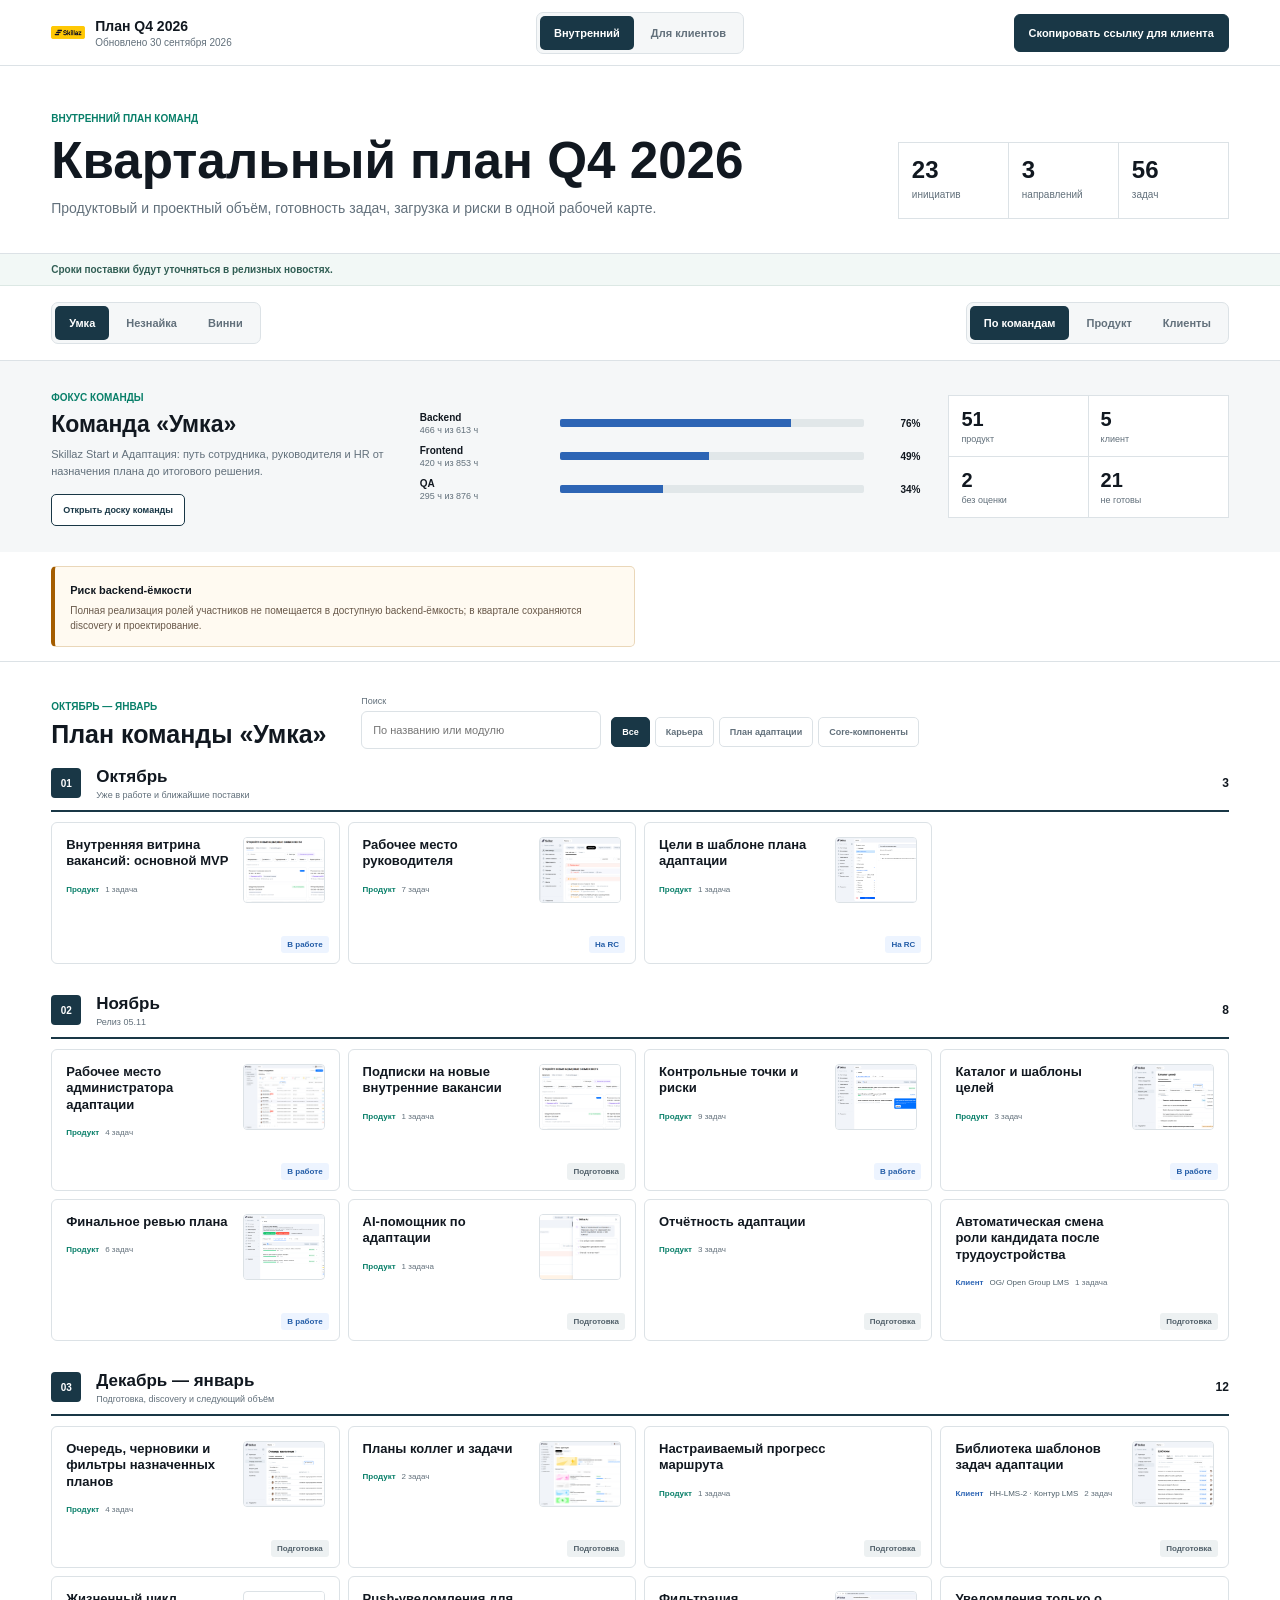
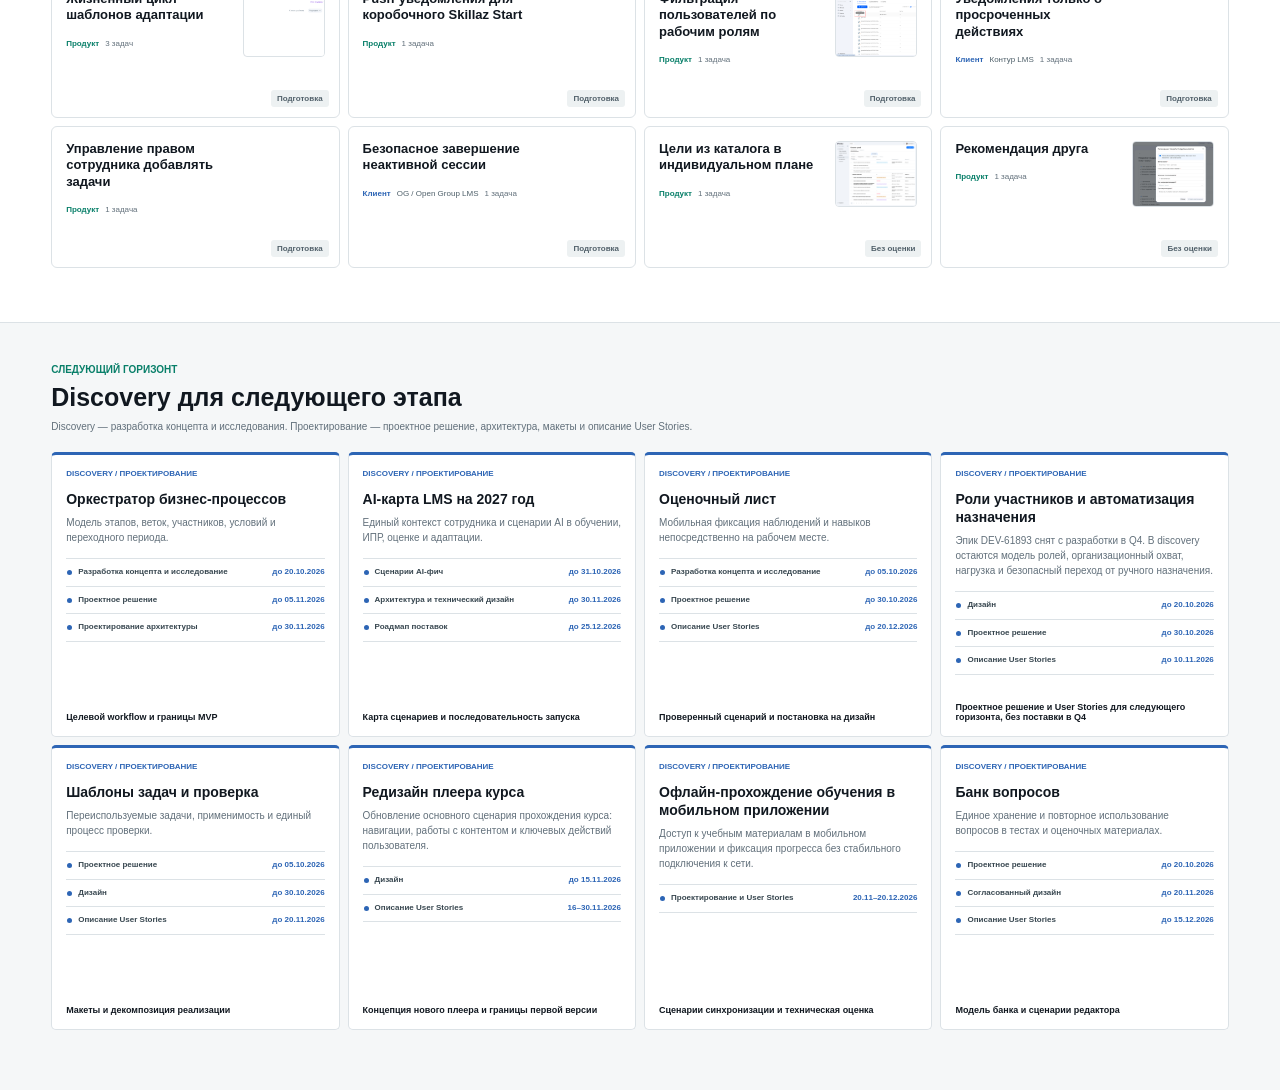
==== q4-2026/index.html @ 3da7bf23 "Refresh Umka December roadmap" ====
<!doctype html>
<html lang="ru">
<head>
  <meta charset="utf-8">
  <meta name="viewport" content="width=device-width, initial-scale=1">
  <meta name="theme-color" content="#ffffff">
  <title>Skillaz · план Q4 2026</title>
  <link rel="icon" href="../skillaz-logo.png">
  <link rel="stylesheet" href="q4.css?v=20260929-12">
  <link rel="stylesheet" href="q4-enhancements.css?v=20260929-3">
</head>
<body>
  <header class="topbar">
    <a class="brand" href="../"><img src="../skillaz-logo.png" alt="Skillaz"><span><strong>План Q4 2026</strong><small id="updatedAt"></small></span></a>
    <div class="mode-switch" id="modeSwitch" role="group" aria-label="Режим просмотра">
      <button type="button" data-mode="internal">Внутренний</button><button type="button" data-mode="client">Для клиентов</button>
    </div>
    <button class="share-button" id="shareButton" type="button">Скопировать ссылку для клиента</button>
  </header>
  <main>
    <section class="intro">
      <div><span class="eyebrow" id="eyebrow"></span><h1 id="pageTitle"></h1><p id="pageLead"></p></div>
      <div class="summary" id="summary"></div>
    </section>
    <p class="delivery-note" id="deliveryNote"></p>
    <section class="controls internal-only">
      <div class="team-tabs" id="teamTabs"></div>
      <div class="scope-tabs" id="scopeTabs" role="group" aria-label="Представление внутреннего плана"><button type="button" data-scope="team">По командам</button><button type="button" data-scope="product">Продукт</button><button type="button" data-scope="project">Клиенты</button></div>
    </section>
    <section class="team-panel internal-only">
      <div class="team-copy"><span class="section-label">Фокус команды</span><h2 id="teamTitle"></h2><p id="teamMission"></p><a class="dashboard-link" id="teamDashboard" target="_blank" rel="noreferrer">Открыть доску команды</a></div>
      <div class="capacity" id="capacity"></div><div class="team-stats" id="teamStats"></div>
    </section>
    <section class="notices internal-only" id="notices"></section>
    <section class="roadmap">
      <header class="roadmap-head">
        <div><span class="section-label">Октябрь — январь</span><h2 id="roadmapTitle"></h2></div>
        <div class="roadmap-tools"><label class="search"><span>Поиск</span><input id="searchInput" type="search" placeholder="По названию или модулю"></label><div class="module-filter" id="moduleFilter"></div></div>
      </header>
      <div class="months" id="months"></div>
    </section>
    <section class="discovery"><header><span class="section-label">Следующий горизонт</span><h2>Discovery для следующего этапа</h2><p>Discovery — разработка концепта и исследования. Проектирование — проектное решение, архитектура, макеты и описание User Stories.</p></header><div class="discovery-grid" id="discoveryGrid"></div></section>
  </main>
  <div class="modal-shell" id="modalShell" aria-hidden="true">
    <button class="modal-backdrop" id="modalBackdrop" aria-label="Закрыть"></button>
    <article class="modal" role="dialog" aria-modal="true" aria-labelledby="modalTitle">
      <button class="modal-close" id="modalClose" type="button" aria-label="Закрыть">×</button>
      <header class="modal-header"><div class="modal-meta" id="modalMeta"></div><h2 id="modalTitle"></h2><p id="modalSummary"></p></header>
      <div class="gallery" id="gallery"></div>
      <section class="modal-section"><h3 id="scopeTitle">Что входит</h3><div class="task-list" id="taskList"></div></section>
    </article>
  </div>
  <div class="image-viewer" id="imageViewer" aria-hidden="true">
    <button class="image-viewer-backdrop" id="imageViewerBackdrop" type="button" aria-label="Закрыть изображение"></button>
    <button class="image-viewer-close" id="imageViewerClose" type="button" aria-label="Закрыть изображение">×</button>
    <img id="imageViewerImage" alt="Увеличенный макет">
  </div>
  <div class="toast" id="toast" role="status"></div>
  <script src="q4-data.js?v=20260930-1"></script><script src="q4.js?v=20260930-1"></script>
</body>
</html>
---- q4-2026/q4.css ----
:root{--ink:#111820;--muted:#62707b;--line:#dce2e6;--soft:#f5f7f8;--dark:#193746;--green:#087f69;--blue:#2d65b5;--amber:#a45d00;--red:#a43f34;--white:#fff;--shadow:0 20px 60px rgba(18,37,47,.18)}
*{box-sizing:border-box}html{scroll-behavior:smooth}body{margin:0;background:#fff;color:var(--ink);font-family:Inter,Arial,sans-serif;letter-spacing:0}button,input,select{font:inherit;letter-spacing:0}button{cursor:pointer}.topbar{position:sticky;top:0;z-index:30;display:grid;grid-template-columns:1fr auto 1fr;align-items:center;gap:20px;min-height:66px;padding:9px clamp(18px,4vw,58px);border-bottom:1px solid var(--line);background:rgba(255,255,255,.96);backdrop-filter:blur(12px)}.brand{display:flex;align-items:center;gap:10px;color:inherit;text-decoration:none}.brand img{width:34px;height:34px;object-fit:contain}.brand strong,.brand small{display:block}.brand strong{font-size:14px}.brand small{margin-top:3px;color:var(--muted);font-size:10px}.mode-switch,.team-tabs,.scope-tabs{display:flex;gap:3px;padding:3px;border:1px solid var(--line);border-radius:7px;background:var(--soft)}.mode-switch button,.team-tabs button,.scope-tabs button{min-height:34px;padding:0 14px;border:0;border-radius:5px;color:var(--muted);background:transparent;font-size:11px;font-weight:750}.mode-switch button.active,.team-tabs button.active,.scope-tabs button.active{color:#fff;background:var(--dark)}.share-button{justify-self:end;min-height:38px;padding:0 14px;border:1px solid var(--dark);border-radius:6px;color:#fff;background:var(--dark);font-size:11px;font-weight:750}.intro{display:grid;grid-template-columns:minmax(0,1fr) auto;gap:44px;align-items:end;padding:42px clamp(18px,4vw,58px) 34px;border-bottom:1px solid var(--line)}.eyebrow,.section-label{color:var(--green);font-size:10px;font-weight:850;text-transform:uppercase}.intro h1{max-width:850px;margin:9px 0 10px;font-size:clamp(34px,4vw,54px);line-height:1.03}.intro p{max-width:750px;margin:0;color:var(--muted);font-size:14px;line-height:1.55}.summary{display:grid;grid-template-columns:repeat(3,110px);border-top:1px solid var(--line);border-left:1px solid var(--line)}.summary div{min-height:76px;padding:13px;border-right:1px solid var(--line);border-bottom:1px solid var(--line)}.summary strong,.summary span{display:block}.summary strong{font-size:24px}.summary span{margin-top:5px;color:var(--muted);font-size:10px}.controls{display:flex;justify-content:space-between;gap:20px;padding:16px clamp(18px,4vw,58px);border-bottom:1px solid var(--line)}.team-panel{display:grid;grid-template-columns:minmax(280px,.85fr) minmax(380px,1.25fr) minmax(240px,.7fr);gap:28px;align-items:center;padding:26px clamp(18px,4vw,58px);background:var(--soft)}.team-copy h2{margin:6px 0 8px;font-size:23px}.team-copy p{margin:0;color:var(--muted);font-size:11px;line-height:1.55}.capacity{display:grid;gap:10px}.capacity-row{display:grid;grid-template-columns:128px 1fr 44px;gap:12px;align-items:center}.capacity-row div:first-child strong,.capacity-row div:first-child span{display:block}.capacity-row div:first-child strong{font-size:10px}.capacity-row div:first-child span{margin-top:2px;color:var(--muted);font-size:9px}.capacity-row b{font-size:10px;text-align:right}.capacity-track{height:8px;overflow:hidden;border-radius:2px;background:#e1e7e9}.capacity-track i{display:block;height:100%;background:var(--blue)}.capacity-row.over .capacity-track i{background:var(--red)}.capacity-row.over b{color:var(--red)}.team-stats{display:grid;grid-template-columns:1fr 1fr;border:1px solid var(--line);background:#fff}.team-stats div{padding:12px;border-right:1px solid var(--line);border-bottom:1px solid var(--line)}.team-stats div:nth-child(2n){border-right:0}.team-stats div:nth-last-child(-n+2){border-bottom:0}.team-stats strong,.team-stats span{display:block}.team-stats strong{font-size:20px}.team-stats span{margin-top:3px;color:var(--muted);font-size:9px}.notices{display:grid;grid-template-columns:repeat(2,minmax(0,1fr));gap:10px;padding:14px clamp(18px,4vw,58px);border-bottom:1px solid var(--line);background:#fff}.notices.empty{display:none}.notice{padding:13px 15px;border:1px solid #ead7b9;border-left:4px solid var(--amber);border-radius:5px;background:#fffaf1}.notice.danger{border-color:#ebcbc7;border-left-color:var(--red);background:#fff7f5}.notice strong{font-size:11px}.notice p{margin:5px 0 0;color:#69594a;font-size:10px;line-height:1.5}.roadmap{padding:34px clamp(18px,4vw,58px) 54px}.roadmap-head{display:grid;grid-template-columns:280px minmax(0,1fr);align-items:end;gap:30px;margin-bottom:18px}.roadmap-head h2,.discovery h2{margin:6px 0 0;font-size:25px}.roadmap-tools{display:grid;grid-template-columns:240px minmax(0,1fr);align-items:end;gap:10px;min-width:0}.search span{display:block;margin:0 0 5px;color:var(--muted);font-size:9px}.search input{width:240px;height:38px;padding:0 11px;border:1px solid var(--line);border-radius:6px;background:#fff;color:var(--ink);font-size:11px}.module-filter{display:flex;min-width:0;gap:5px;overflow-x:auto;flex-wrap:nowrap;justify-content:flex-start;padding-bottom:2px;scrollbar-width:thin}.module-filter button{min-height:30px;flex:none;padding:0 10px;border:1px solid var(--line);border-radius:5px;color:var(--muted);background:#fff;font-size:9px;font-weight:750;white-space:nowrap}.module-filter button.active{border-color:var(--dark);color:#fff;background:var(--dark)}.months{display:grid;gap:30px}.month{min-width:0}.month>header{display:grid;grid-template-columns:34px 1fr auto;gap:11px;align-items:center;padding:0 0 10px;border-bottom:2px solid var(--dark)}.month>header>span{display:grid;width:30px;height:30px;place-items:center;border-radius:4px;color:#fff;background:var(--dark);font-size:10px;font-weight:800}.month h3{margin:0;font-size:17px}.month header p{margin:3px 0 0;color:var(--muted);font-size:9px}.month header b{font-size:12px}.card-grid{display:grid;grid-template-columns:repeat(4,minmax(0,1fr));gap:8px;padding-top:10px}.roadmap-card{position:relative;display:grid;grid-template-columns:minmax(0,1fr) 82px;gap:10px;min-height:142px;padding:14px;border:1px solid var(--line);border-radius:6px;background:#fff;color:inherit;text-align:left;overflow:hidden}.roadmap-card:hover{border-color:#9cadb6;box-shadow:0 7px 20px rgba(30,50,60,.09);transform:translateY(-1px)}.roadmap-card img{width:82px;height:66px;border:1px solid var(--line);border-radius:4px;object-fit:cover;object-position:top left}.card-copy{display:flex;min-width:0;flex-direction:column}.card-copy>strong{font-size:13px;line-height:1.28}.card-meta{display:flex;gap:8px;margin-top:auto;padding-top:15px;color:var(--muted);font-size:8px}.status{position:absolute;right:10px;bottom:10px;padding:4px 6px;border-radius:3px;color:#51606a;background:#edf1f2;font-size:8px;font-weight:750}.status.progress{color:#225ca7;background:#edf4ff}.status.ready{color:#08705f;background:#eaf7f3}.status.risk{color:#963c32;background:#fff0ed}.empty-state{grid-column:1/-1;margin:0;padding:24px;border:1px dashed var(--line);color:var(--muted);font-size:11px;text-align:center}.discovery{padding:36px clamp(18px,4vw,58px) 60px;border-top:1px solid var(--line);background:var(--soft)}.discovery>header>p{max-width:760px;margin:7px 0 0;color:var(--muted);font-size:10px;line-height:1.5}.discovery-grid{display:grid;grid-template-columns:repeat(4,minmax(0,1fr));gap:8px;margin-top:18px}.discovery-grid article{display:flex;min-height:285px;flex-direction:column;padding:14px;border:1px solid var(--line);border-top:3px solid var(--blue);border-radius:5px;background:#fff}.discovery-grid>article>span{color:var(--blue);font-size:8px;font-weight:850;text-transform:uppercase}.discovery-grid h3{margin:12px 0 7px;font-size:14px;line-height:1.3}.discovery-grid p{margin:0;color:var(--muted);font-size:10px;line-height:1.5}.discovery-grid strong{margin-top:auto;padding-top:16px;font-size:9px}.discovery-timeline{display:grid;gap:0;margin:13px 0 8px;padding:0;list-style:none;border-top:1px solid var(--line)}.discovery-timeline li{position:relative;display:grid;grid-template-columns:minmax(0,1fr) auto;gap:8px;padding:8px 0 8px 12px;border-bottom:1px solid var(--line);font-size:8px;line-height:1.35}.discovery-timeline li:before{position:absolute;top:11px;left:1px;width:5px;height:5px;border-radius:50%;background:var(--blue);content:""}.discovery-timeline li span{color:#37464f;font-size:8px;font-weight:650;text-transform:none}.discovery-timeline time{color:var(--blue);font-weight:800;white-space:nowrap}.modal-shell{position:fixed;inset:0;z-index:80;display:grid;place-items:center;padding:28px;pointer-events:none}.modal-shell.open{pointer-events:auto}.modal-backdrop{position:absolute;inset:0;width:100%;border:0;opacity:0;background:rgba(10,22,28,.58);transition:.2s}.modal-shell.open .modal-backdrop{opacity:1}.modal{position:relative;width:min(1040px,100%);max-height:calc(100vh - 56px);overflow:auto;transform:translateY(12px) scale(.99);opacity:0;border-radius:8px;background:#fff;box-shadow:var(--shadow);transition:.2s}.modal-shell.open .modal{transform:none;opacity:1}.modal-close{position:sticky;top:14px;z-index:4;float:right;width:36px;height:36px;margin:14px 14px 0 0;border:1px solid var(--line);border-radius:50%;background:#fff;font-size:22px}.modal-header{padding:34px 44px 25px}.modal-meta{display:flex;align-items:center;gap:8px;padding-right:50px}.modal-meta>span:not(.status){color:var(--green);font-size:9px;font-weight:800;text-transform:uppercase}.modal-meta .status{position:static}.modal h2{max-width:800px;margin:9px 0 11px;font-size:32px;line-height:1.12}.modal-header p{max-width:860px;margin:0;color:#485862;font-size:13px;line-height:1.6}.gallery{display:grid;grid-template-columns:repeat(2,minmax(0,1fr));gap:8px;padding:0 44px 28px}.gallery.empty{display:none}.gallery figure{height:230px;margin:0;overflow:hidden;border:1px solid var(--line);border-radius:5px;background:#f3f5f6}.gallery figure.wide:only-child,.gallery figure.wide:nth-last-child(3){grid-column:1/-1;height:360px}.gallery img{display:block;width:100%;height:100%;object-fit:contain;object-position:center top}.modal-section{padding:26px 44px 44px;border-top:1px solid var(--line);background:var(--soft)}.modal-section>h3{margin:0 0 14px;font-size:14px}.task-list{display:grid;grid-template-columns:repeat(2,minmax(0,1fr));gap:8px}.task{min-width:0;padding:14px;border:1px solid var(--line);border-radius:5px;background:#fff}.task-head{display:flex;align-items:center;justify-content:space-between;gap:10px;margin-bottom:7px}.task-head a{color:var(--blue);font-size:9px;font-weight:800;text-decoration:none}.task-head span{color:var(--muted);font-size:8px}.task>strong{display:block;font-size:12px;line-height:1.35}.task p{display:-webkit-box;margin:7px 0 0;overflow:hidden;color:var(--muted);font-size:9px;line-height:1.45;-webkit-line-clamp:4;-webkit-box-orient:vertical}.task small{display:block;margin-top:10px;color:#76838c;font-size:8px}.client-outcomes{display:grid;grid-template-columns:repeat(3,minmax(0,1fr));gap:0;border-top:1px solid var(--line);border-left:1px solid var(--line)}.client-outcome{min-height:128px;padding:18px;border-right:1px solid var(--line);border-bottom:1px solid var(--line);background:#fff}.client-outcome span{display:block;color:var(--green);font-size:10px;font-weight:850}.client-outcome p{margin:20px 0 0;color:var(--ink);font-size:12px;font-weight:700;line-height:1.45}.toast{position:fixed;left:50%;bottom:25px;z-index:120;transform:translate(-50%,12px);opacity:0;padding:10px 14px;border-radius:5px;color:#fff;background:var(--dark);font-size:11px;pointer-events:none;transition:.2s}.toast.show{transform:translate(-50%,0);opacity:1}.client-mode .internal-only{display:none!important}.shared-mode .mode-switch,.shared-mode .share-button{display:none}.shared-mode .topbar{grid-template-columns:1fr}.client-mode:not(.shared-mode) .topbar{grid-template-columns:1fr auto 1fr}.client-mode .roadmap-card{grid-template-columns:minmax(0,1fr) 82px}.client-mode .task-list{grid-template-columns:repeat(2,minmax(0,1fr))}
@media(max-width:1180px){.team-panel{grid-template-columns:1fr 1.35fr}.team-stats{grid-column:1/-1}.card-grid{grid-template-columns:repeat(3,minmax(0,1fr))}.discovery-grid{grid-template-columns:repeat(3,minmax(0,1fr))}}
@media(max-width:820px){.topbar{grid-template-columns:1fr auto;padding:8px 15px}.brand small,.mode-switch{display:none}.intro{grid-template-columns:1fr;padding:28px 18px}.intro h1{font-size:36px}.summary{grid-template-columns:repeat(3,1fr)}.controls{padding:13px 18px;overflow:auto}.team-panel{grid-template-columns:1fr;padding:23px 18px}.team-stats{grid-column:auto}.notices{grid-template-columns:1fr;padding:12px 18px}.roadmap{padding:28px 18px 42px}.roadmap-head{display:flex;align-items:flex-start;flex-direction:column}.roadmap-tools{display:flex;width:100%;align-items:flex-start;flex-direction:column}.search,.module-filter{width:100%;max-width:100%}.search input{width:100%;min-width:0}.module-filter{justify-content:flex-start}.card-grid{grid-template-columns:repeat(2,minmax(0,1fr))}.discovery{padding:30px 18px 45px}.discovery-grid{grid-template-columns:repeat(2,minmax(0,1fr))}.modal-shell{padding:0}.modal{width:100%;max-height:100vh;border-radius:0}.modal-header,.modal-section{padding-left:20px;padding-right:20px}.gallery{grid-template-columns:1fr;padding:0 20px 24px}.gallery figure,.gallery figure.wide:only-child,.gallery figure.wide:nth-last-child(3){grid-column:auto;height:230px}.task-list,.client-mode .task-list{grid-template-columns:1fr}}
@media(max-width:520px){.share-button{padding:0 10px}.brand img{width:30px;height:30px}.intro h1{font-size:31px}.summary div{min-height:67px;padding:10px}.summary strong{font-size:20px}.team-tabs,.scope-tabs{flex:none}.capacity-row{grid-template-columns:112px 1fr 38px}.card-grid{grid-template-columns:1fr}.roadmap-card{min-height:132px}.discovery-grid{grid-template-columns:1fr}.discovery-grid article{min-height:155px}.modal h2{font-size:25px}.modal-header{padding-top:25px}}
---- q4-2026/q4-enhancements.css ----
.delivery-note {
  margin: 0;
  padding: 10px clamp(18px, 4vw, 58px);
  border-bottom: 1px solid #dce8e4;
  color: #315e54;
  background: #f2f8f6;
  font-size: 10px;
  font-weight: 700;
}

.dashboard-link {
  display: inline-flex;
  align-items: center;
  min-height: 32px;
  margin-top: 13px;
  padding: 0 11px;
  border: 1px solid var(--dark);
  border-radius: 5px;
  color: var(--dark);
  background: #fff;
  font-size: 9px;
  font-weight: 800;
  text-decoration: none;
}

.dashboard-link:hover {
  color: #fff;
  background: var(--dark);
}

.card-meta {
  min-width: 0;
  align-items: center;
  gap: 6px;
}

.card-meta > span:last-child,
.work-type {
  flex: none;
}

.work-type {
  font-weight: 800;
}

.work-type.product {
  color: var(--green);
}

.work-type.client {
  color: var(--blue);
}

.team-name {
  color: #16384a;
  font-weight: 800;
}

.team-tabs.hidden,
.scope-hidden {
  display: none;
}

.controls.overview {
  justify-content: flex-end;
}

.project-name {
  min-width: 0;
  overflow: hidden;
  color: #4f606a;
  text-overflow: ellipsis;
  white-space: nowrap;
}

.status-group {
  position: absolute;
  right: 10px;
  bottom: 10px;
  display: flex;
  max-width: calc(100% - 20px);
  align-items: center;
  justify-content: flex-end;
  gap: 4px;
  flex-wrap: wrap;
}

.status-group .status {
  position: static;
  white-space: nowrap;
}

.image-zoom-trigger {
  display: block;
  width: 100%;
  height: 100%;
  padding: 0;
  border: 0;
  background: transparent;
  cursor: zoom-in;
}

.gallery {
  grid-template-columns: minmax(0, 1fr);
}

.gallery figure,
.gallery figure.wide:only-child,
.gallery figure.wide:nth-last-child(3) {
  grid-column: auto;
  height: auto;
  min-height: 0;
  overflow: visible;
}

.gallery img {
  width: 100%;
  height: auto;
  object-fit: contain;
  object-position: center top;
}

.image-viewer {
  position: fixed;
  inset: 0;
  z-index: 140;
  display: grid;
  place-items: center;
  padding: 32px;
  opacity: 0;
  pointer-events: none;
  transition: opacity .18s;
}

.image-viewer.open {
  opacity: 1;
  pointer-events: auto;
}

.image-viewer-backdrop {
  position: absolute;
  inset: 0;
  width: 100%;
  height: 100%;
  border: 0;
  background: rgba(8, 18, 24, .88);
}

.image-viewer img {
  position: relative;
  z-index: 1;
  display: block;
  max-width: calc(100vw - 64px);
  max-height: calc(100vh - 64px);
  object-fit: contain;
  box-shadow: 0 18px 70px rgba(0, 0, 0, .35);
}

.image-viewer-close {
  position: fixed;
  top: 18px;
  right: 18px;
  z-index: 2;
  display: grid;
  width: 40px;
  height: 40px;
  place-items: center;
  padding: 0;
  border: 1px solid rgba(255, 255, 255, .55);
  border-radius: 50%;
  color: #fff;
  background: rgba(14, 31, 39, .82);
  font-size: 25px;
  line-height: 1;
}

@media (max-width: 820px) {
  .controls.overview {
    justify-content: flex-start;
  }

  .delivery-note {
    padding-right: 18px;
    padding-left: 18px;
  }

  .image-viewer {
    padding: 14px;
  }

  .image-viewer img {
    max-width: calc(100vw - 28px);
    max-height: calc(100vh - 28px);
  }
}
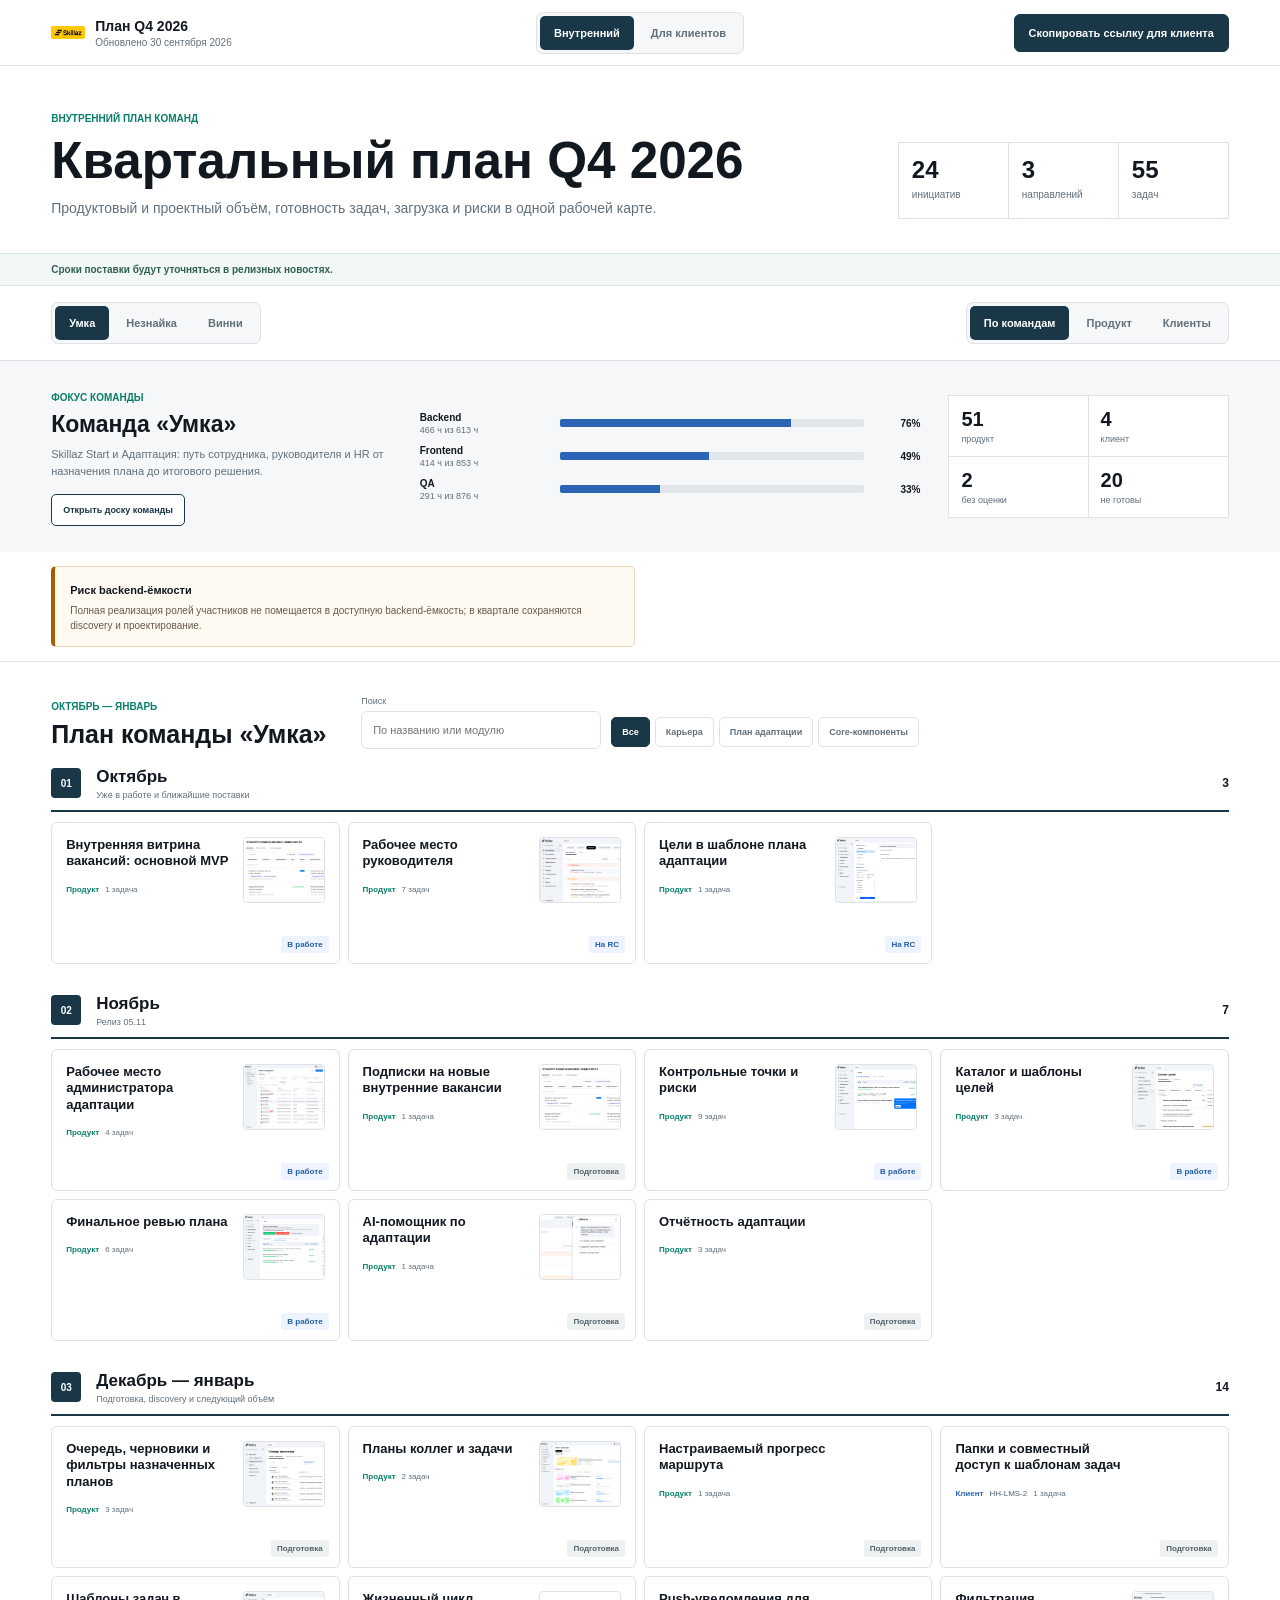
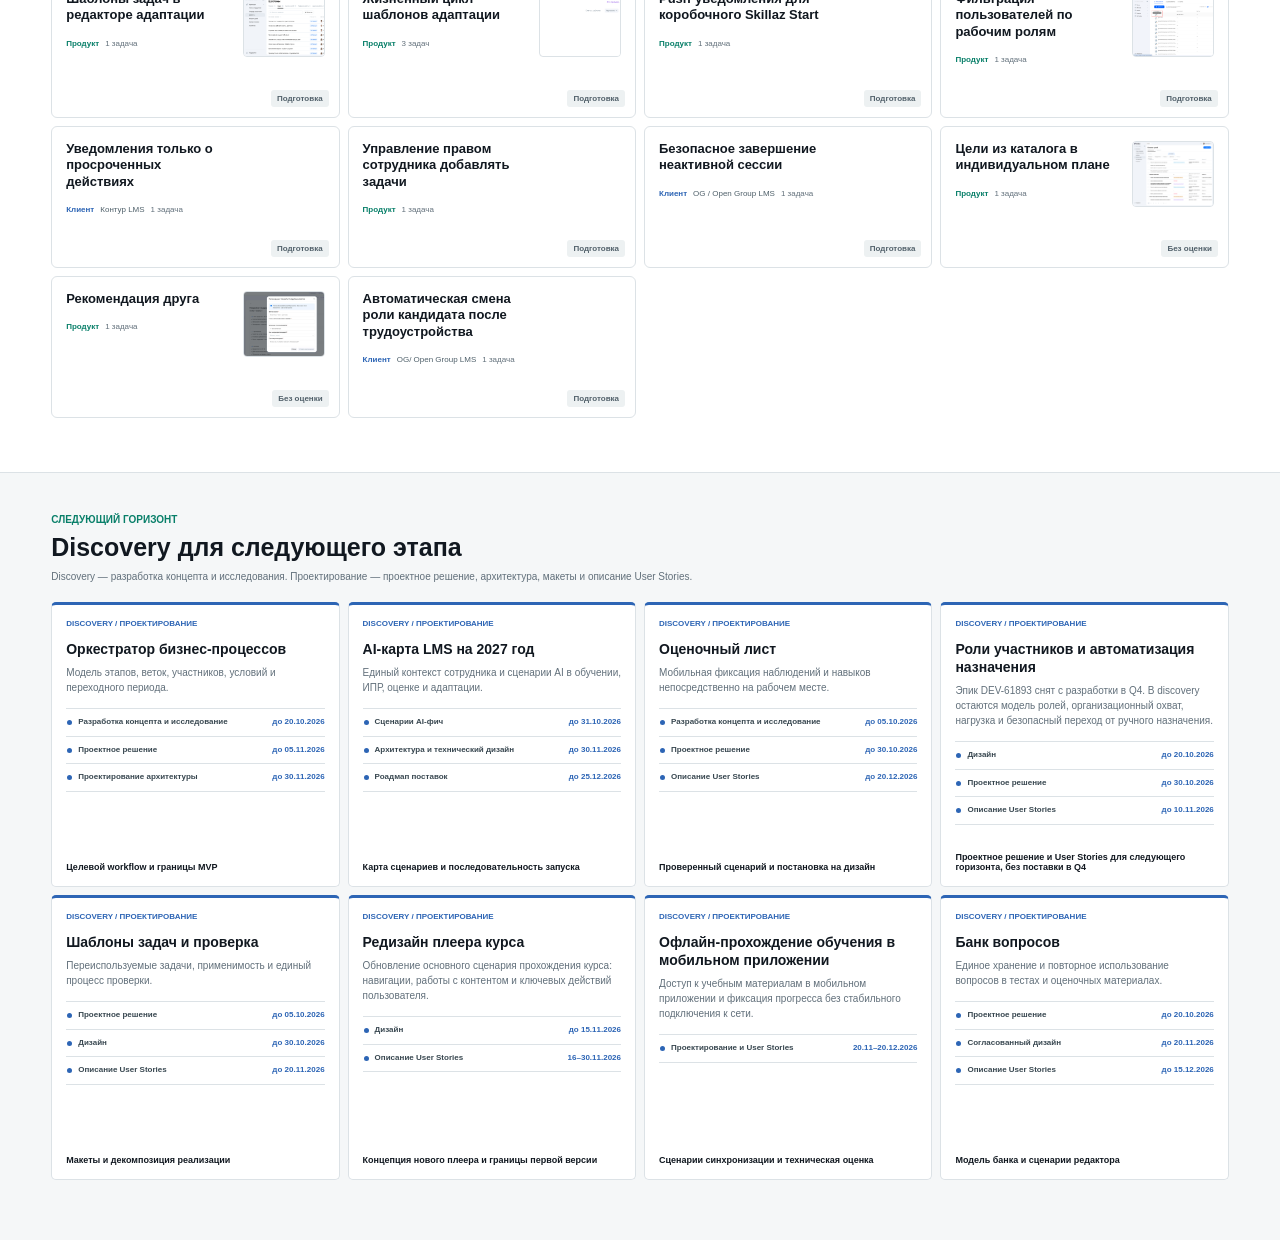
==== commit fe27a702: "Refresh Umka December roadmap cards" ====
--- a/q4-2026/index.html
+++ b/q4-2026/index.html
@@ -56,6 +56,6 @@
     <img id="imageViewerImage" alt="Увеличенный макет">
   </div>
   <div class="toast" id="toast" role="status"></div>
-  <script src="q4-data.js?v=20260930-1"></script><script src="q4.js?v=20260930-1"></script>
+  <script src="q4-data.js?v=20260930-2"></script><script src="q4.js?v=20260930-2"></script>
 </body>
 </html>
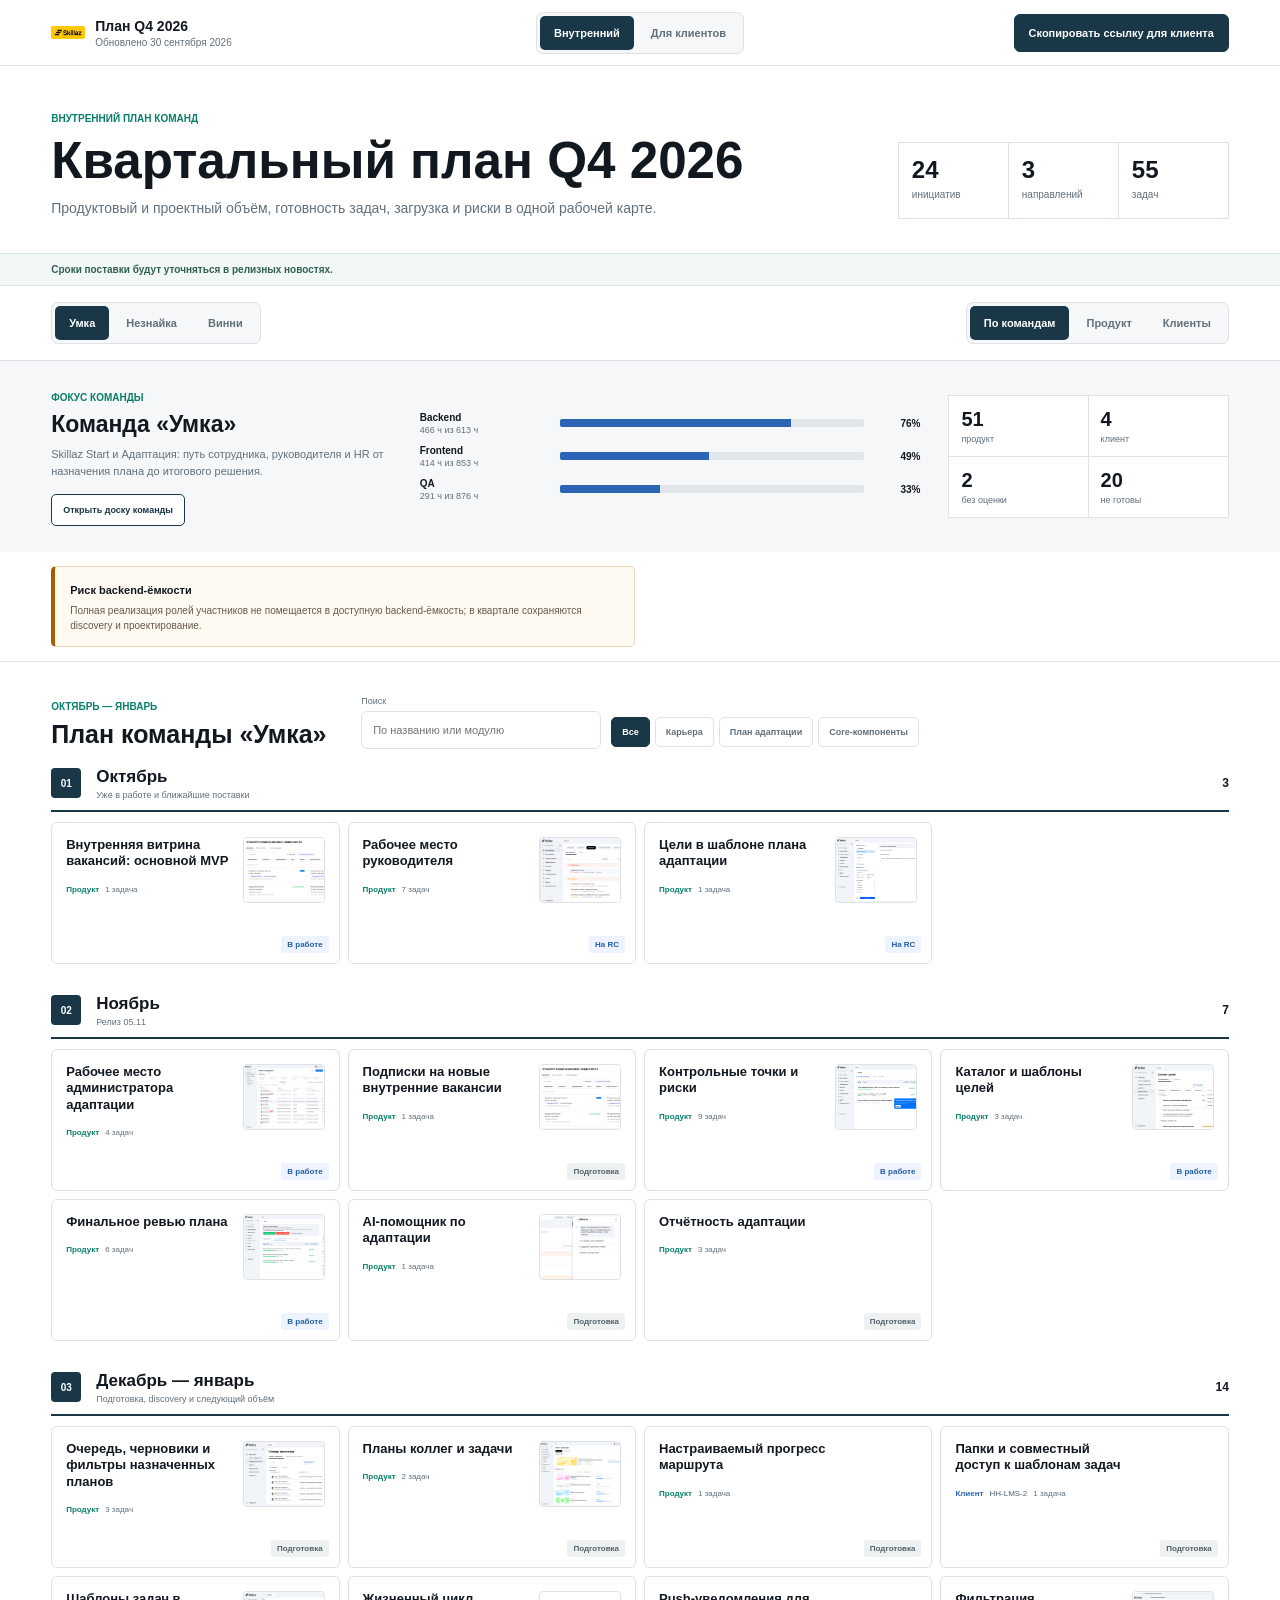
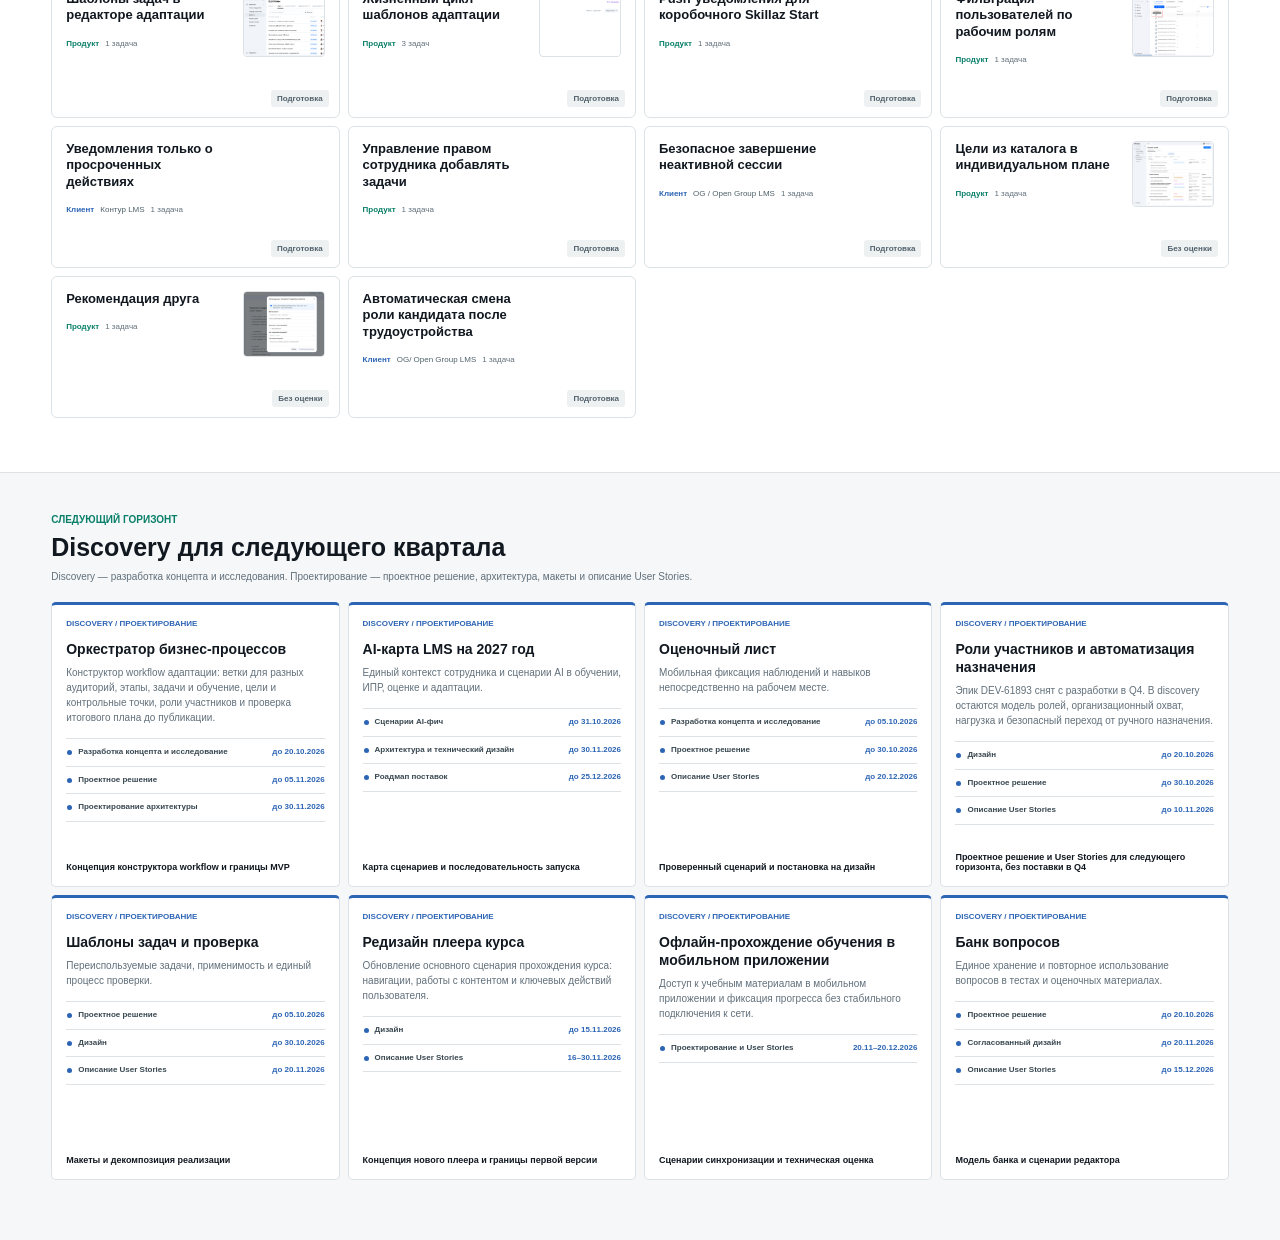
==== commit fb952261: "Update discovery concept links and copy" ====
--- a/q4-2026/index.html
+++ b/q4-2026/index.html
@@ -7,7 +7,7 @@
   <title>Skillaz · план Q4 2026</title>
   <link rel="icon" href="../skillaz-logo.png">
   <link rel="stylesheet" href="q4.css?v=20260929-12">
-  <link rel="stylesheet" href="q4-enhancements.css?v=20260929-3">
+  <link rel="stylesheet" href="q4-enhancements.css?v=20260930-5">
 </head>
 <body>
   <header class="topbar">
@@ -35,11 +35,11 @@
     <section class="roadmap">
       <header class="roadmap-head">
         <div><span class="section-label">Октябрь — январь</span><h2 id="roadmapTitle"></h2></div>
-        <div class="roadmap-tools"><label class="search"><span>Поиск</span><input id="searchInput" type="search" placeholder="По названию или модулю"></label><div class="module-filter" id="moduleFilter"></div></div>
+        <div class="roadmap-tools" id="roadmapTools"><label class="search"><span>Поиск</span><input id="searchInput" type="search" placeholder="По названию или модулю"></label><label class="client-filter hidden" id="clientFilterLabel"><span>Клиент</span><select id="clientFilter"><option value="Все клиенты">Все клиенты</option></select></label><div class="module-filter" id="moduleFilter"></div></div>
       </header>
       <div class="months" id="months"></div>
     </section>
-    <section class="discovery"><header><span class="section-label">Следующий горизонт</span><h2>Discovery для следующего этапа</h2><p>Discovery — разработка концепта и исследования. Проектирование — проектное решение, архитектура, макеты и описание User Stories.</p></header><div class="discovery-grid" id="discoveryGrid"></div></section>
+    <section class="discovery"><header><span class="section-label">Следующий горизонт</span><h2>Discovery для следующего квартала</h2><p>Discovery — разработка концепта и исследования. Проектирование — проектное решение, архитектура, макеты и описание User Stories.</p></header><div class="discovery-grid" id="discoveryGrid"></div></section>
   </main>
   <div class="modal-shell" id="modalShell" aria-hidden="true">
     <button class="modal-backdrop" id="modalBackdrop" aria-label="Закрыть"></button>
@@ -56,6 +56,6 @@
     <img id="imageViewerImage" alt="Увеличенный макет">
   </div>
   <div class="toast" id="toast" role="status"></div>
-  <script src="q4-data.js?v=20260930-2"></script><script src="q4.js?v=20260930-2"></script>
+  <script src="q4-data.js?v=20260930-6"></script><script src="q4.js?v=20260930-4"></script>
 </body>
 </html>
--- a/q4-2026/q4-enhancements.css
+++ b/q4-2026/q4-enhancements.css
@@ -63,6 +63,46 @@
 
 .controls.overview {
   justify-content: flex-end;
+}
+
+.roadmap-tools.with-client-filter {
+  grid-template-columns: minmax(200px, 240px) minmax(200px, 240px) minmax(0, 1fr);
+  gap: 14px;
+}
+
+.roadmap-tools.with-client-filter .search,
+.roadmap-tools.with-client-filter .client-filter {
+  min-width: 0;
+}
+
+.roadmap-tools.with-client-filter .search input,
+.roadmap-tools.with-client-filter .client-filter select {
+  width: 100%;
+}
+
+.client-filter span {
+  display: block;
+  margin: 0 0 5px;
+  color: var(--muted);
+  font-size: 9px;
+}
+
+.client-filter select {
+  width: 220px;
+  height: 38px;
+  padding: 0 30px 0 11px;
+  overflow: hidden;
+  border: 1px solid var(--line);
+  border-radius: 6px;
+  color: var(--ink);
+  background: #fff;
+  font-size: 11px;
+  text-overflow: ellipsis;
+  white-space: nowrap;
+}
+
+.client-filter.hidden {
+  display: none;
 }
 
 .project-name {
@@ -184,6 +224,15 @@
     padding-left: 18px;
   }
 
+  .roadmap-tools.with-client-filter {
+    display: flex;
+  }
+
+  .client-filter,
+  .client-filter select {
+    width: 100%;
+  }
+
   .image-viewer {
     padding: 14px;
   }
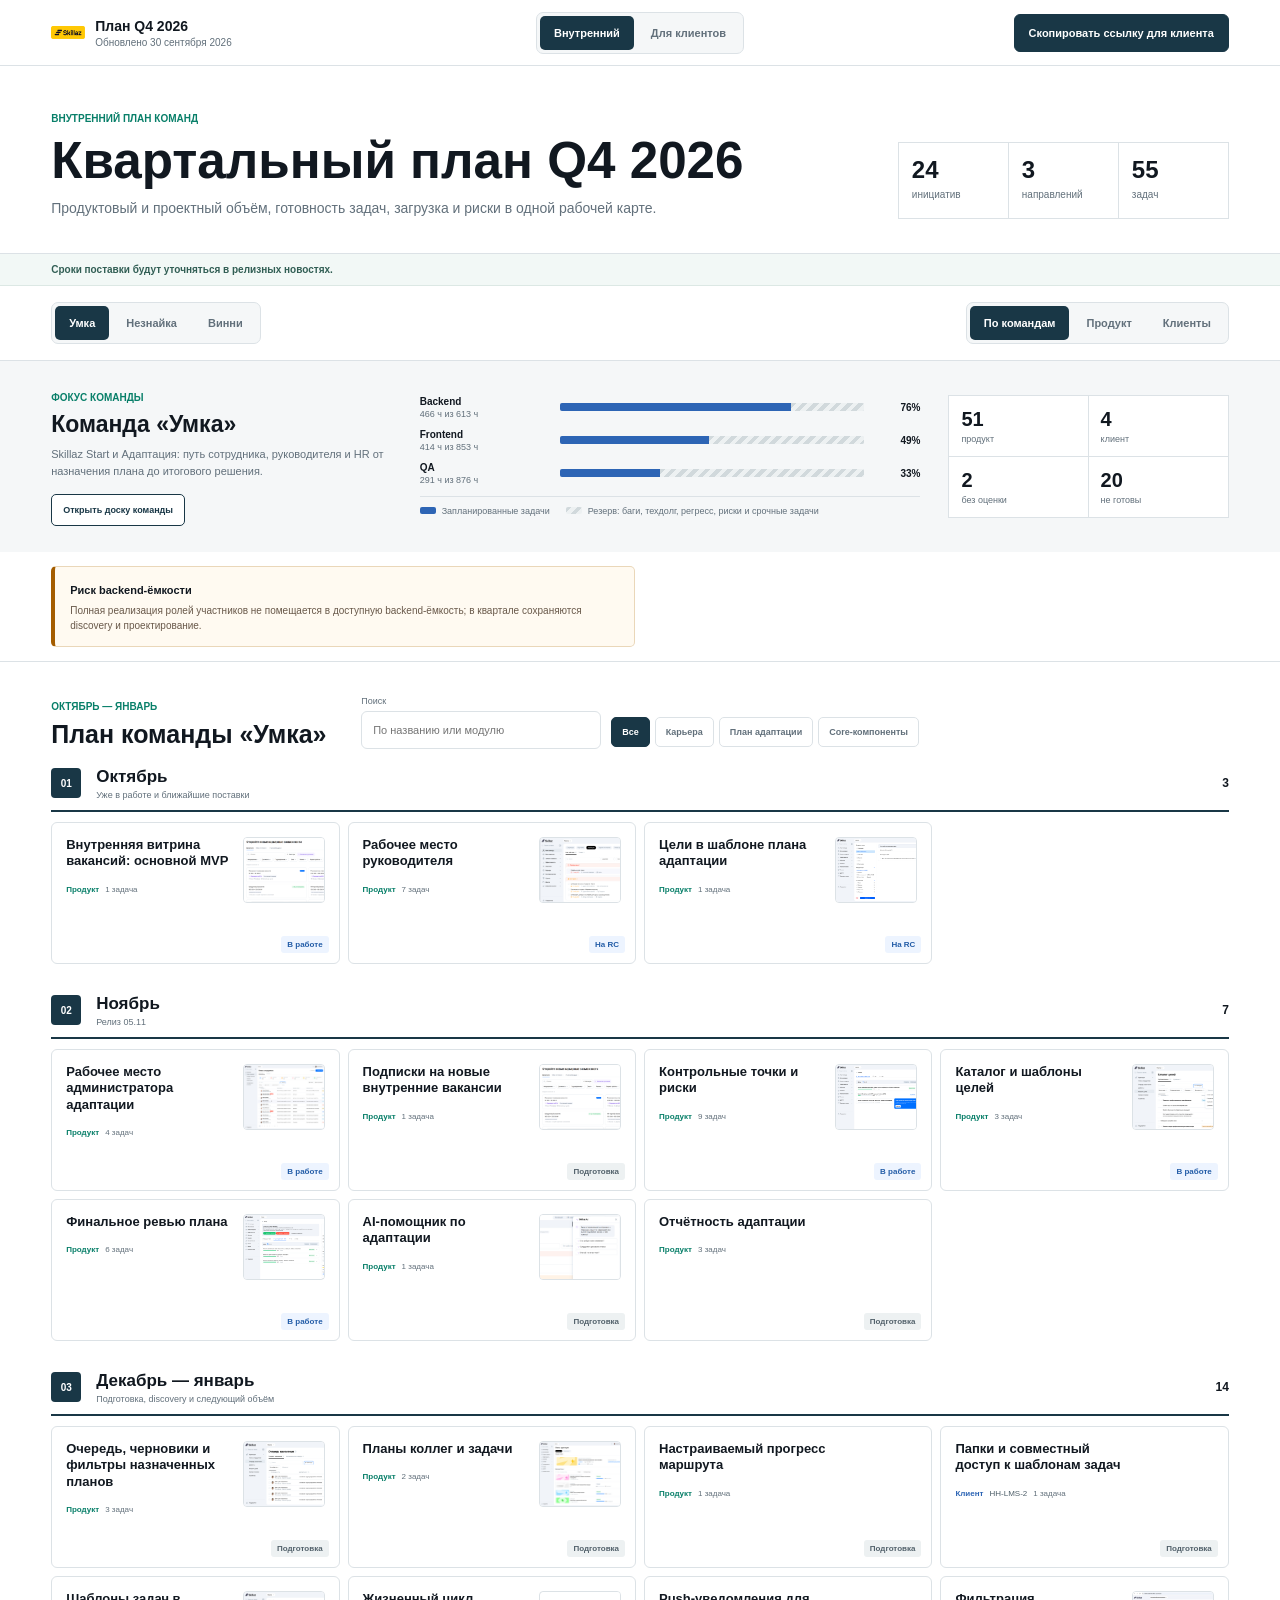
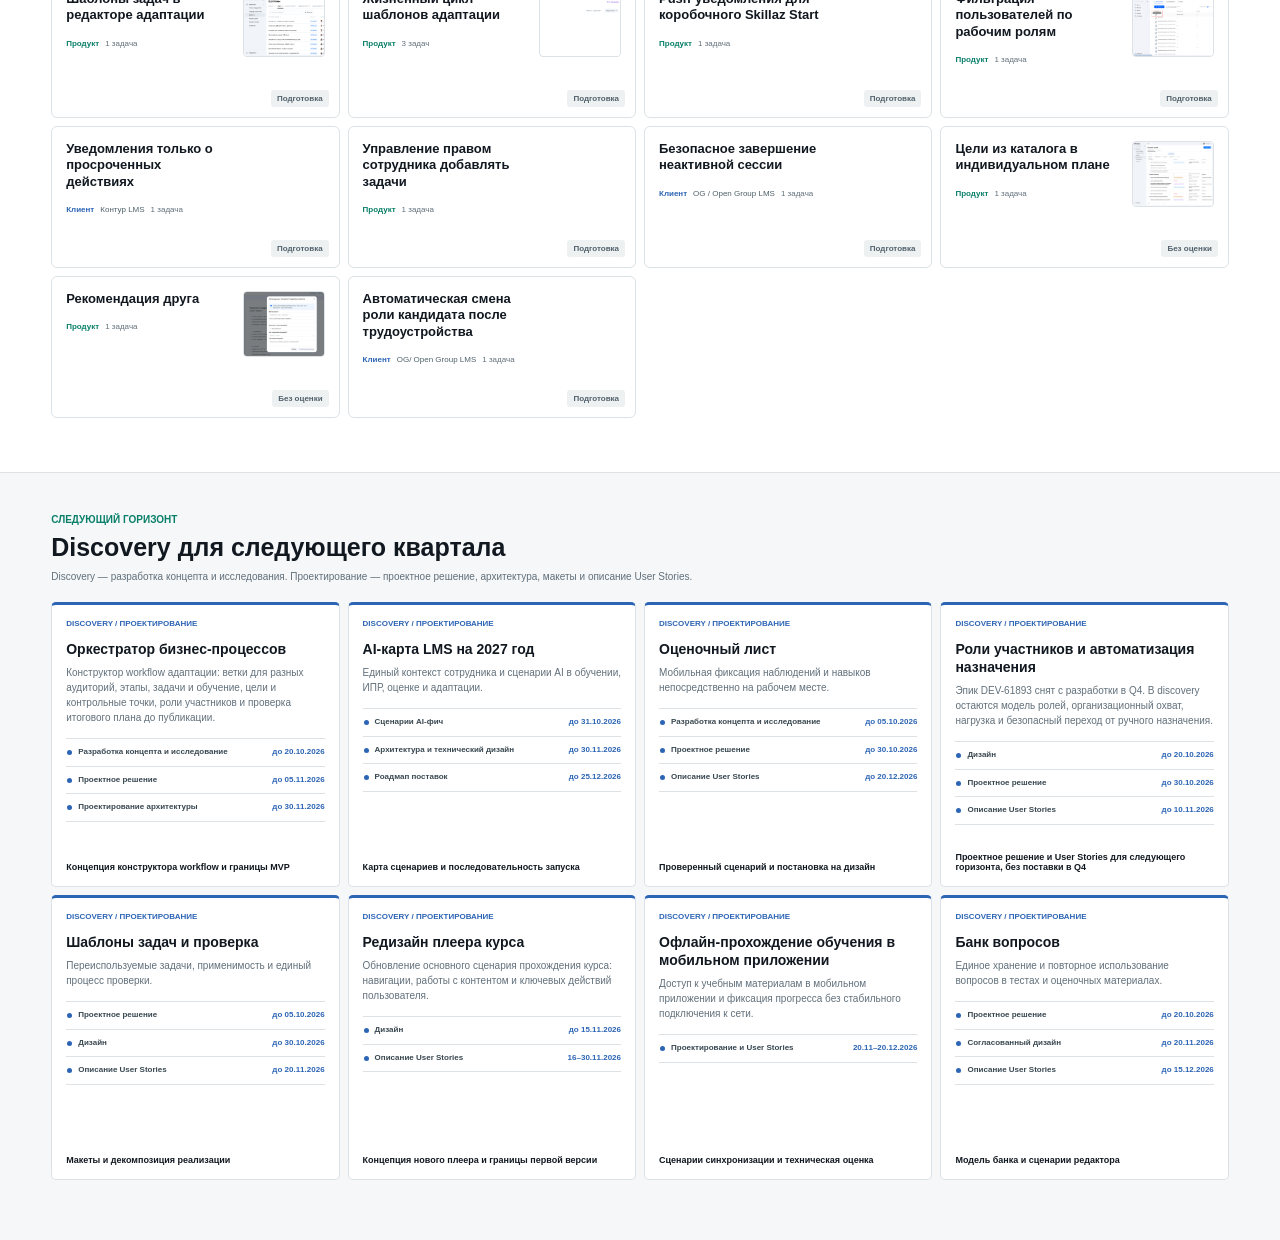
==== commit 9dcead12: "Move new LMS home page to December in Q4 roadmap" ====
--- a/q4-2026/index.html
+++ b/q4-2026/index.html
@@ -56,6 +56,6 @@
     <img id="imageViewerImage" alt="Увеличенный макет">
   </div>
   <div class="toast" id="toast" role="status"></div>
-  <script src="q4-data.js?v=20260930-6"></script><script src="q4.js?v=20260930-4"></script>
+  <script src="q4-data.js?v=20261105-home-dec"></script><script src="q4.js?v=20260930-4"></script>
 </body>
 </html>
--- a/q4-2026/q4.css
+++ b/q4-2026/q4.css
@@ -3,3 +3,4 @@
 @media(max-width:1180px){.team-panel{grid-template-columns:1fr 1.35fr}.team-stats{grid-column:1/-1}.card-grid{grid-template-columns:repeat(3,minmax(0,1fr))}.discovery-grid{grid-template-columns:repeat(3,minmax(0,1fr))}}
 @media(max-width:820px){.topbar{grid-template-columns:1fr auto;padding:8px 15px}.brand small,.mode-switch{display:none}.intro{grid-template-columns:1fr;padding:28px 18px}.intro h1{font-size:36px}.summary{grid-template-columns:repeat(3,1fr)}.controls{padding:13px 18px;overflow:auto}.team-panel{grid-template-columns:1fr;padding:23px 18px}.team-stats{grid-column:auto}.notices{grid-template-columns:1fr;padding:12px 18px}.roadmap{padding:28px 18px 42px}.roadmap-head{display:flex;align-items:flex-start;flex-direction:column}.roadmap-tools{display:flex;width:100%;align-items:flex-start;flex-direction:column}.search,.module-filter{width:100%;max-width:100%}.search input{width:100%;min-width:0}.module-filter{justify-content:flex-start}.card-grid{grid-template-columns:repeat(2,minmax(0,1fr))}.discovery{padding:30px 18px 45px}.discovery-grid{grid-template-columns:repeat(2,minmax(0,1fr))}.modal-shell{padding:0}.modal{width:100%;max-height:100vh;border-radius:0}.modal-header,.modal-section{padding-left:20px;padding-right:20px}.gallery{grid-template-columns:1fr;padding:0 20px 24px}.gallery figure,.gallery figure.wide:only-child,.gallery figure.wide:nth-last-child(3){grid-column:auto;height:230px}.task-list,.client-mode .task-list{grid-template-columns:1fr}}
 @media(max-width:520px){.share-button{padding:0 10px}.brand img{width:30px;height:30px}.intro h1{font-size:31px}.summary div{min-height:67px;padding:10px}.summary strong{font-size:20px}.team-tabs,.scope-tabs{flex:none}.capacity-row{grid-template-columns:112px 1fr 38px}.card-grid{grid-template-columns:1fr}.roadmap-card{min-height:132px}.discovery-grid{grid-template-columns:1fr}.discovery-grid article{min-height:155px}.modal h2{font-size:25px}.modal-header{padding-top:25px}}
+.capacity-track{display:flex}.capacity-track>i{flex:none}.capacity-reserve{display:block;flex:none;height:100%;background:repeating-linear-gradient(135deg,#d1d9dc 0,#d1d9dc 4px,#edf1f2 4px,#edf1f2 8px)}.capacity-legend{display:flex;flex-wrap:wrap;gap:6px 16px;margin-top:1px;padding-top:8px;border-top:1px solid var(--line);color:var(--muted);font-size:9px;line-height:1.4}.capacity-legend span{display:inline-flex;align-items:center;gap:6px}.capacity-legend i{display:block;width:16px;height:7px;flex:none;border-radius:2px}.capacity-legend-planned{background:var(--blue)}.capacity-legend-reserve{background:repeating-linear-gradient(135deg,#d1d9dc 0,#d1d9dc 4px,#edf1f2 4px,#edf1f2 8px)}
